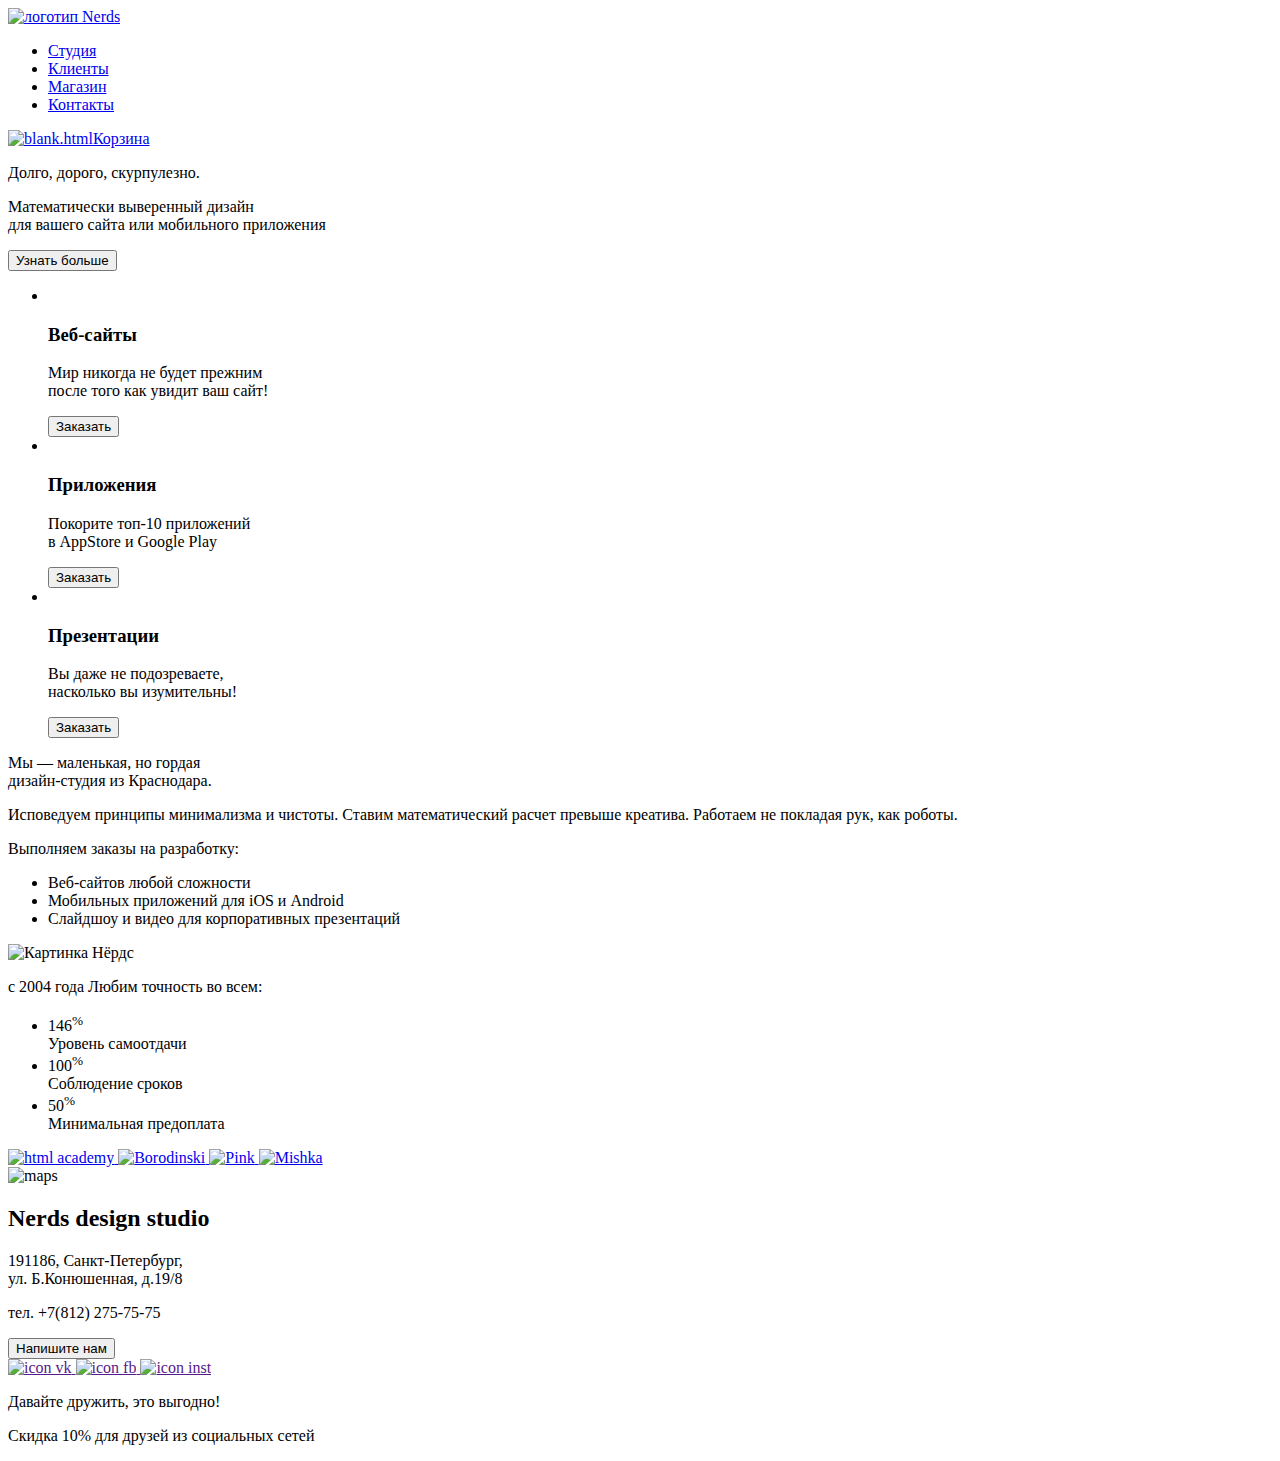
==== index.html @ 7e8cadad "Доработал 2-е задание" ====
<!DOCTYPE html>
<html lang="ru">

<head>
  <meta charset="utf-8">
  <title>HTML Academy: Нёрдс</title>
</head>

<body>
  <!--ШАПКА-->
  <header class=''>
    <div>
      <nav>
        <a href='index.html'>
          <img src='https://via.placeholder.com/35x25' alt='логотип Nerds'>
        </a>
        <ul>
          <li><a href='index.html'>Студия</a></li>
          <li><a href='blank.html'>Клиенты</a></li>
          <li><a href='blank.html'>Магазин</a></li>
          <li><a href='blank.html'>Контакты</a></li>
        </ul>
        <a href="blank.html">
          <img src='https://via.placeholder.com/35x25' alt='blank.html'>Корзина</a>
      </nav>
    </div>
  </header>
  <!--СОДЕРЖИМОЕ-->
  <main class=''>
    <section>
      <div class='background-img'>
        <p>Долго, дорого, скурпулезно.</p>
        <p>Математически выверенный дизайн<br>
          для вашего сайта или мобильного приложения</p>
        <button>Узнать больше</button>
        <img src='blank.html' alt=''>
      </div>
    </section>
    <section>
      <ul>
        <li>
          <img src='blank.html' alt=''>
          <h3>Веб-сайты</h3>
          <p>Мир никогда не будет прежним<br>
            после того как увидит ваш сайт!</p>            
              <button>Заказать</button>           
        </li>
        <li>
          <img src='blank.html' alt=''>
          <h3>Приложения</h3>
          <p>Покорите топ-10 приложений<br>
            в AppStore и Google Play</p>            
              <button>Заказать</button>           
        </li>
        <li>
          <img src='blank.html' alt=''>
          <h3>Презентации</h3>
          <p>Вы даже не подозреваете, <br>
            насколько вы изумительны!</p>            
              <button>Заказать</button>           
        </li>
      </ul>
    </section>
    <section class='about-us'>
      <p>Мы — маленькая, но гордая<br> дизайн-студия из Краснодара.</p>
      <p>Исповедуем принципы минимализма и чистоты. Ставим математический расчет
        превыше креатива. Работаем не покладая рук, как роботы.</p>
      <p>Выполняем заказы на разработку:</p>
      <ul>
        <li>Веб-сайтов любой сложности</li>
        <li>Мобильных приложений для iOS и Android</li>
        <li>Слайдшоу и видео для корпоративных презентаций</li>
      </ul>
      <img src='blank.html' alt='Картинка Нёрдс'>
      <p>с 2004 года Любим точность во всем:</p>
      <ul>
        <li><span>146<sup>%</sup></span><br>Уровень самоотдачи</li>
        <li><span>100<sup>%</sup></span><br>Соблюдение сроков</li>
        <li><span>50<sup>%</sup></span><br>Минимальная предоплата</li>
      </ul>
    </section>
    <section class='partners'>
      <a href='https://htmlacademy.ru'>
        <img src='blank.html' alt='html academy'>
      </a>
      <a href='blank.html'>
        <img src='blank.html' alt='Borodinski'>
      </a>
      <a href='blank.html'>
        <img src='blank.html' alt='Pink'>
      </a>
      <a href='blank.html'>
        <img src='blank.html' alt='Mishka'>
      </a>
    </section>
  </main>
  <!--ПОДВАЛ-->
  <footer class=''>
    <section>
      <section>
        <img src='blank.html' alt='maps'>
        <div class='contacts'>
          <h2>Nerds design studio</h2>
          <p>191186, Санкт-Петербург,<br>
            ул. Б.Конюшенная, д.19/8</p>
          <p>тел. +7(812) 275-75-75</p>          
          <button>Напишите нам</button>          
        </div>
      </section>
      <a href=''>
        <img src='https://vk.com/' alt='icon vk'>
      </a>
      <a href=''>
        <img src='https://www.facebook.com/' alt='icon fb'>
      </a>
      <a href=''>
        <img src='https://www.instagram.com/' alt='icon inst'>
      </a>
      <p class=''>Давайте дружить, это выгодно!</p>
      <p>Скидка 10% для друзей из социальных сетей</p>
    </section>
  </footer>


</body>

</html>
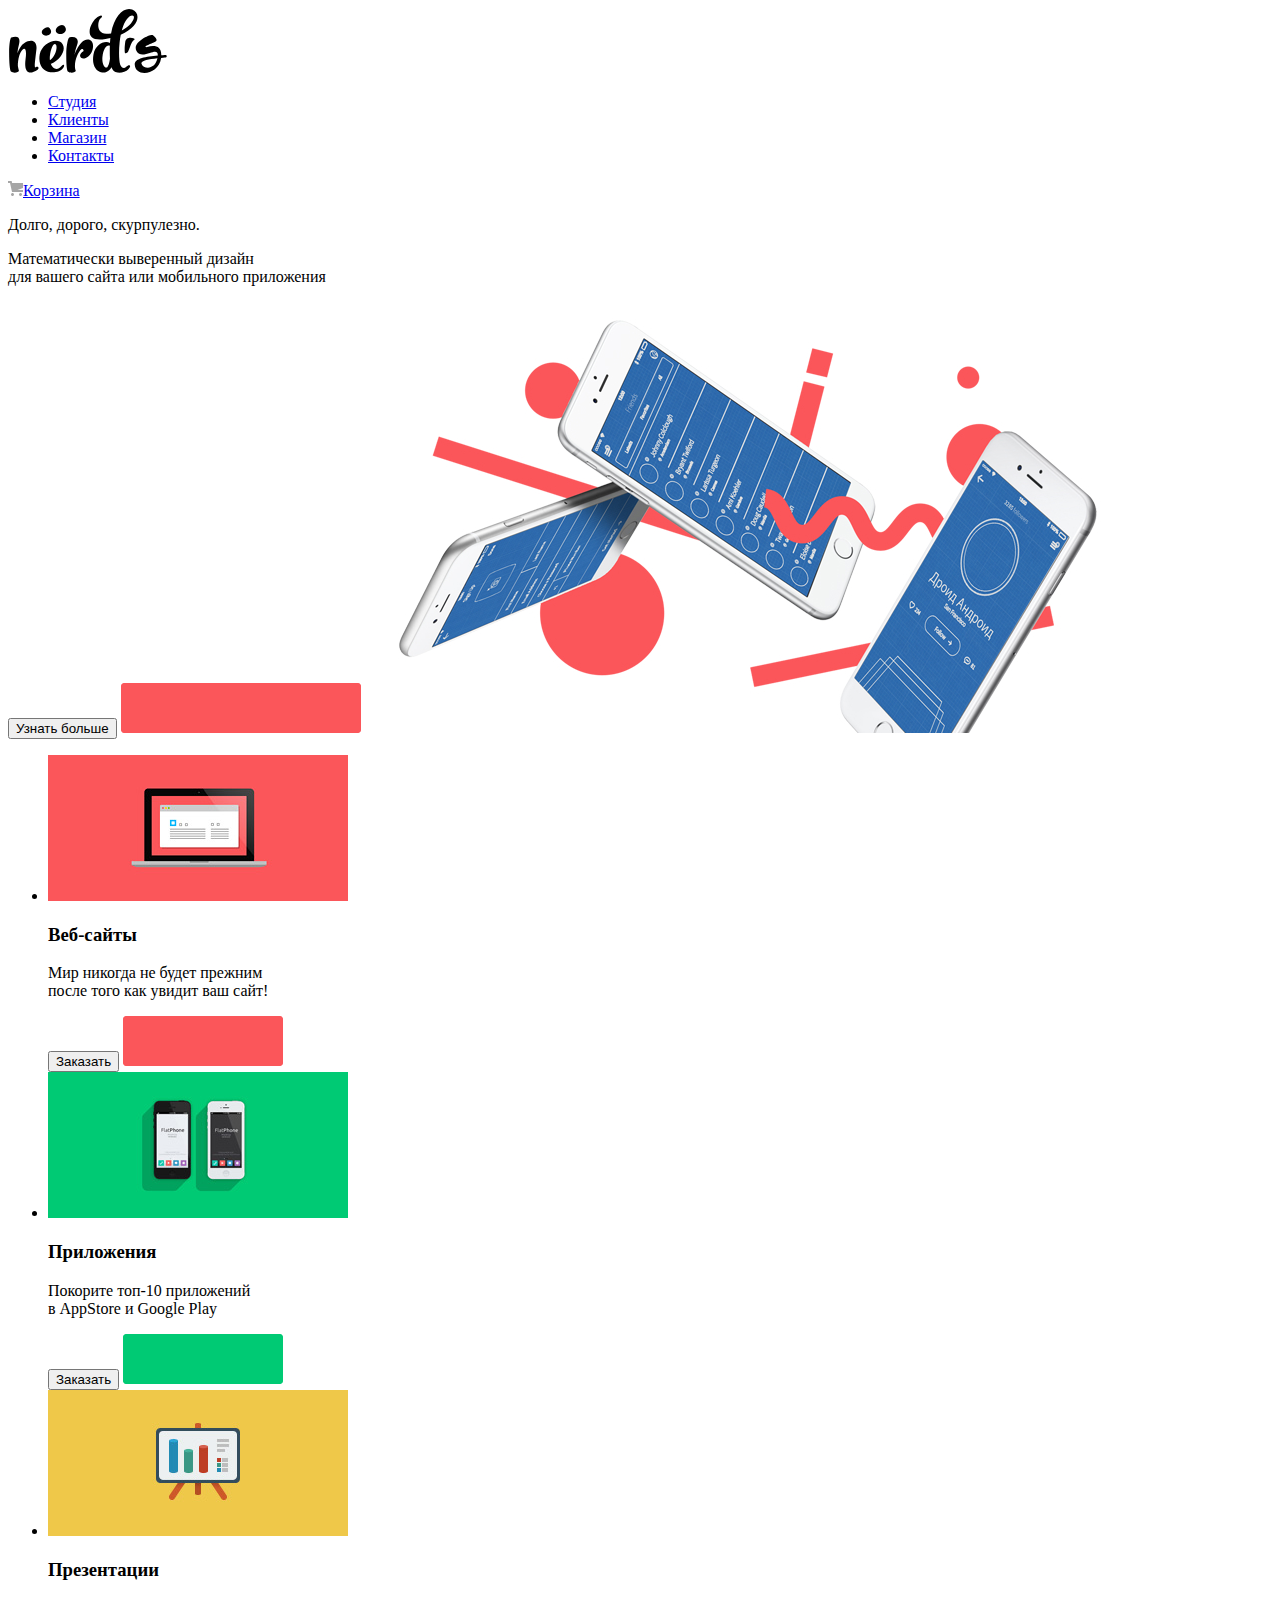
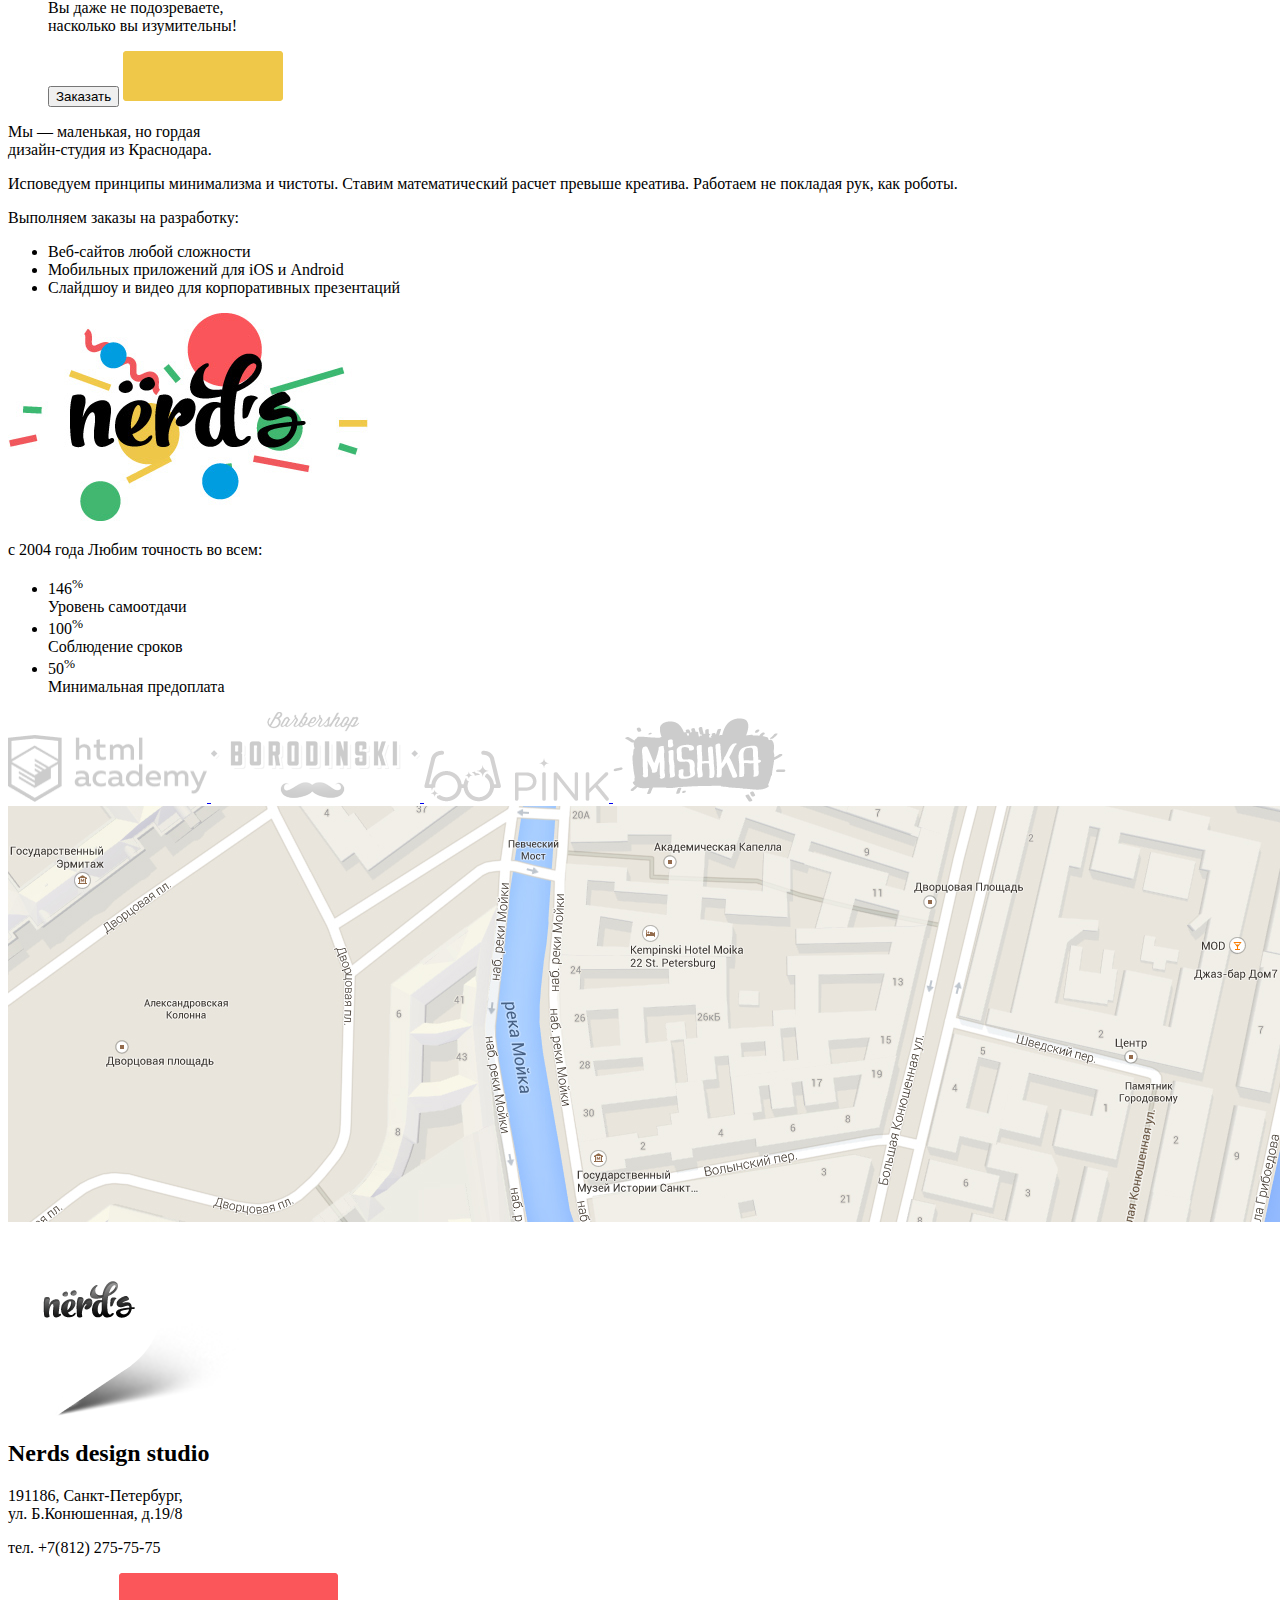
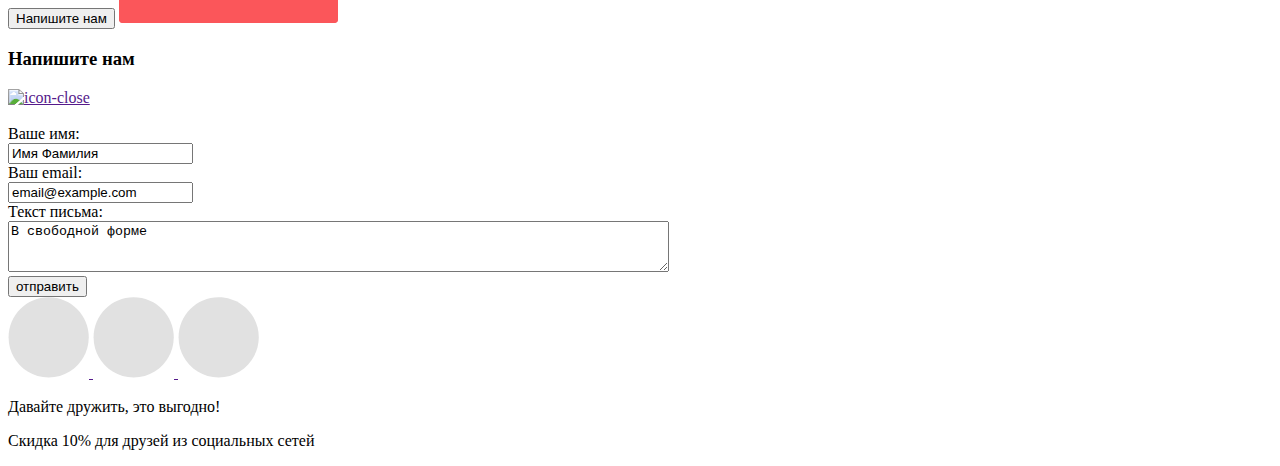
==== commit 08af57c2: "Выполнил 3-е задание. Исправлял catalog.html. Добавил картинки." ====
--- a/index.html
+++ b/index.html
@@ -12,16 +12,17 @@
     <div>
       <nav>
         <a href='index.html'>
-          <img src='https://via.placeholder.com/35x25' alt='логотип Nerds'>
+          <img src='img/nerds-logo.svg' width='159.87' height='65.02' alt='nerds-logo'>
         </a>
         <ul>
           <li><a href='index.html'>Студия</a></li>
           <li><a href='blank.html'>Клиенты</a></li>
-          <li><a href='blank.html'>Магазин</a></li>
+          <li><a href='catalog.html'>Магазин</a></li>
           <li><a href='blank.html'>Контакты</a></li>
         </ul>
         <a href="blank.html">
-          <img src='https://via.placeholder.com/35x25' alt='blank.html'>Корзина</a>
+          <img src='img/cart-icon.svg' width='15' height='15' alt='cart-icon'>Корзина
+        </a>
       </nav>
     </div>
   </header>
@@ -33,31 +34,36 @@
         <p>Математически выверенный дизайн<br>
           для вашего сайта или мобильного приложения</p>
         <button>Узнать больше</button>
-        <img src='blank.html' alt=''>
+        <img src='img/btn.png' width='240' height='50' alt='button'>
+        <img src='img/nerds-index-slide1 1.jpg' width='760' height='431' alt='slide1'>
       </div>
     </section>
     <section>
       <ul>
         <li>
-          <img src='blank.html' alt=''>
+          <img src='img/illustration-1 1.png' width='300' height='146' alt='red-box'>
           <h3>Веб-сайты</h3>
           <p>Мир никогда не будет прежним<br>
-            после того как увидит ваш сайт!</p>            
-              <button>Заказать</button>           
+            после того как увидит ваш сайт!</p>
+          <button>Заказать</button>
+          <img src='img/btn-red.png' width='160' height='50' alt='btn-red'>
         </li>
         <li>
-          <img src='blank.html' alt=''>
+          <img src='img/illustration-2 1.png' width='300' height='146' alt='green-box'>
           <h3>Приложения</h3>
           <p>Покорите топ-10 приложений<br>
-            в AppStore и Google Play</p>            
-              <button>Заказать</button>           
+            в AppStore и Google Play</p>
+          <button>Заказать</button>
+          <img src='img/btn-green.png' width='160' height='50' alt='btn-green'>
         </li>
         <li>
-          <img src='blank.html' alt=''>
+          <img src='img/illustration-3 1.png' width='300' height='146' alt='yellow-box'>
           <h3>Презентации</h3>
           <p>Вы даже не подозреваете, <br>
-            насколько вы изумительны!</p>            
-              <button>Заказать</button>           
+            насколько вы изумительны!</p>
+          <button>Заказать</button>
+          <img src='img/btn-yellow.png' width='160' height='50' alt='btn-yellow'>
+
         </li>
       </ul>
     </section>
@@ -71,7 +77,7 @@
         <li>Мобильных приложений для iOS и Android</li>
         <li>Слайдшоу и видео для корпоративных презентаций</li>
       </ul>
-      <img src='blank.html' alt='Картинка Нёрдс'>
+      <img src='img/nerds-illustration 1.jpg' width='360' height='208' alt='nerds-illustration'>
       <p>с 2004 года Любим точность во всем:</p>
       <ul>
         <li><span>146<sup>%</sup></span><br>Уровень самоотдачи</li>
@@ -81,16 +87,16 @@
     </section>
     <section class='partners'>
       <a href='https://htmlacademy.ru'>
-        <img src='blank.html' alt='html academy'>
+        <img src='img/Group 5.png' width='199' height='67.82' alt='html academy'>
       </a>
       <a href='blank.html'>
-        <img src='blank.html' alt='Borodinski'>
+        <img src='img/logo-2 1.png' width='209' height='90' alt='Borodinski'>
       </a>
       <a href='blank.html'>
-        <img src='blank.html' alt='Pink'>
+        <img src='img/Group 12.png' width='185' height='52' alt='Pink'>
       </a>
       <a href='blank.html'>
-        <img src='blank.html' alt='Mishka'>
+        <img src='img/logo-4 1.png' width='173' height='84' alt='Mishka'>
       </a>
     </section>
   </main>
@@ -98,23 +104,48 @@
   <footer class=''>
     <section>
       <section>
-        <img src='blank.html' alt='maps'>
+        <img src='img/map 1.png' width='1440' height='416' alt='maps'>
+        <img src='img/map-marker 1.png' width='231' height='190' alt='map-marker'>
         <div class='contacts'>
           <h2>Nerds design studio</h2>
           <p>191186, Санкт-Петербург,<br>
             ул. Б.Конюшенная, д.19/8</p>
-          <p>тел. +7(812) 275-75-75</p>          
-          <button>Напишите нам</button>          
+          <p>тел. +7(812) 275-75-75</p>
+          <button>Напишите нам</button>
+          <img src='img/btn-footer.png' width='219' height='50' alt='btn-footer'>
+          <!--POPUP-->
+          <h3>Напишите нам</h3>
+          <a href=''>
+            <img src='blank.html' alt='icon-close '>
+          </a>
+          <form method='post'>
+            <br>
+            <label>
+              Ваше имя:<br>
+              <input type='text' name='login' value='Имя Фамилия'>
+            </label> <br>
+            <label>
+              Ваш email:<br>
+              <input type='text' name='email' value='email@example.com'>
+            </label>
+            <br>
+            <label>
+              Текст письма:<br>
+              <textarea cols='80' rows='3'>В свободной форме</textarea>
+            </label>
+            <br>
+            <input type='button' name='send' value='отправить'>
+          </form>
         </div>
       </section>
       <a href=''>
-        <img src='https://vk.com/' alt='icon vk'>
+        <img src='img/Shape 2 copy 5.svg' width='81' height='81' alt='icon vk'>
       </a>
       <a href=''>
-        <img src='https://www.facebook.com/' alt='icon fb'>
+        <img src='img/Shape 2 copy 5.svg' width='81' height='81' alt='icon fb'>
       </a>
       <a href=''>
-        <img src='https://www.instagram.com/' alt='icon inst'>
+        <img src='img/Shape 2 copy 5.svg' width='81' height='81' alt='icon inst'>
       </a>
       <p class=''>Давайте дружить, это выгодно!</p>
       <p>Скидка 10% для друзей из социальных сетей</p>
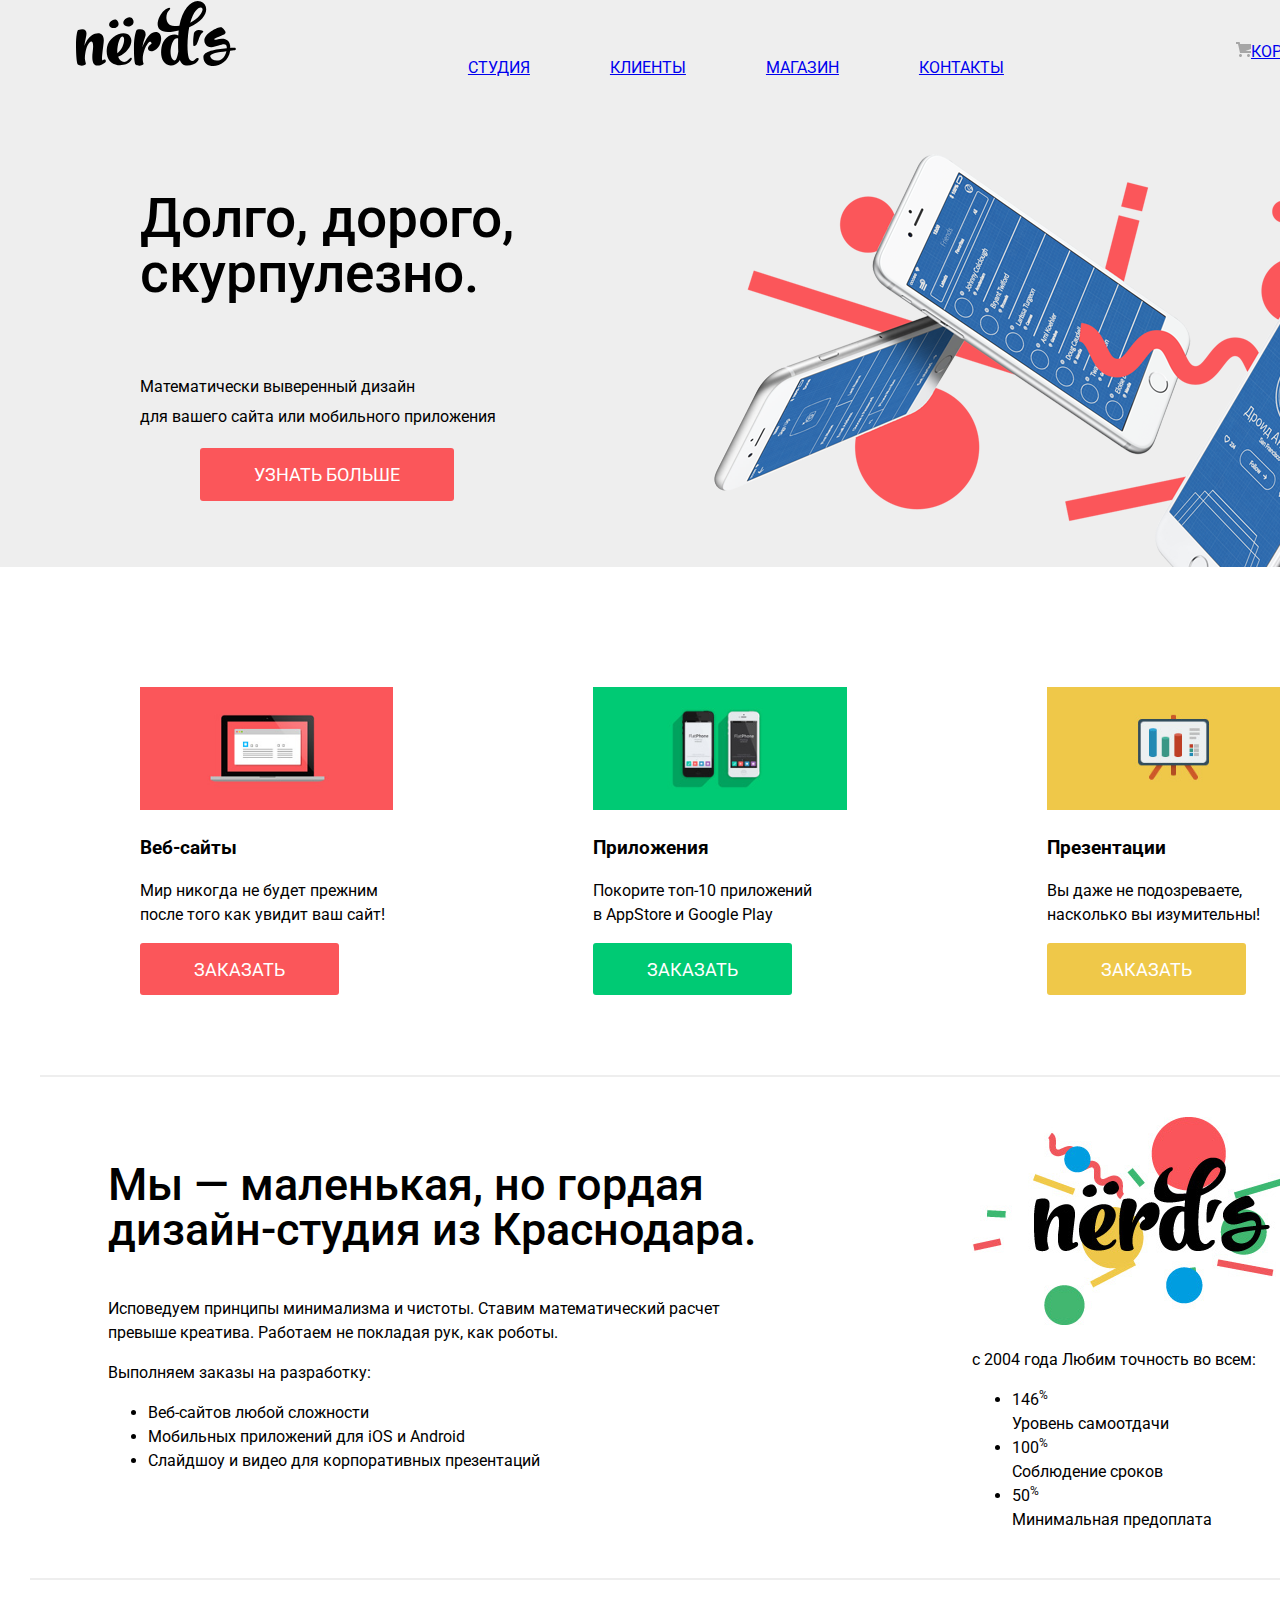
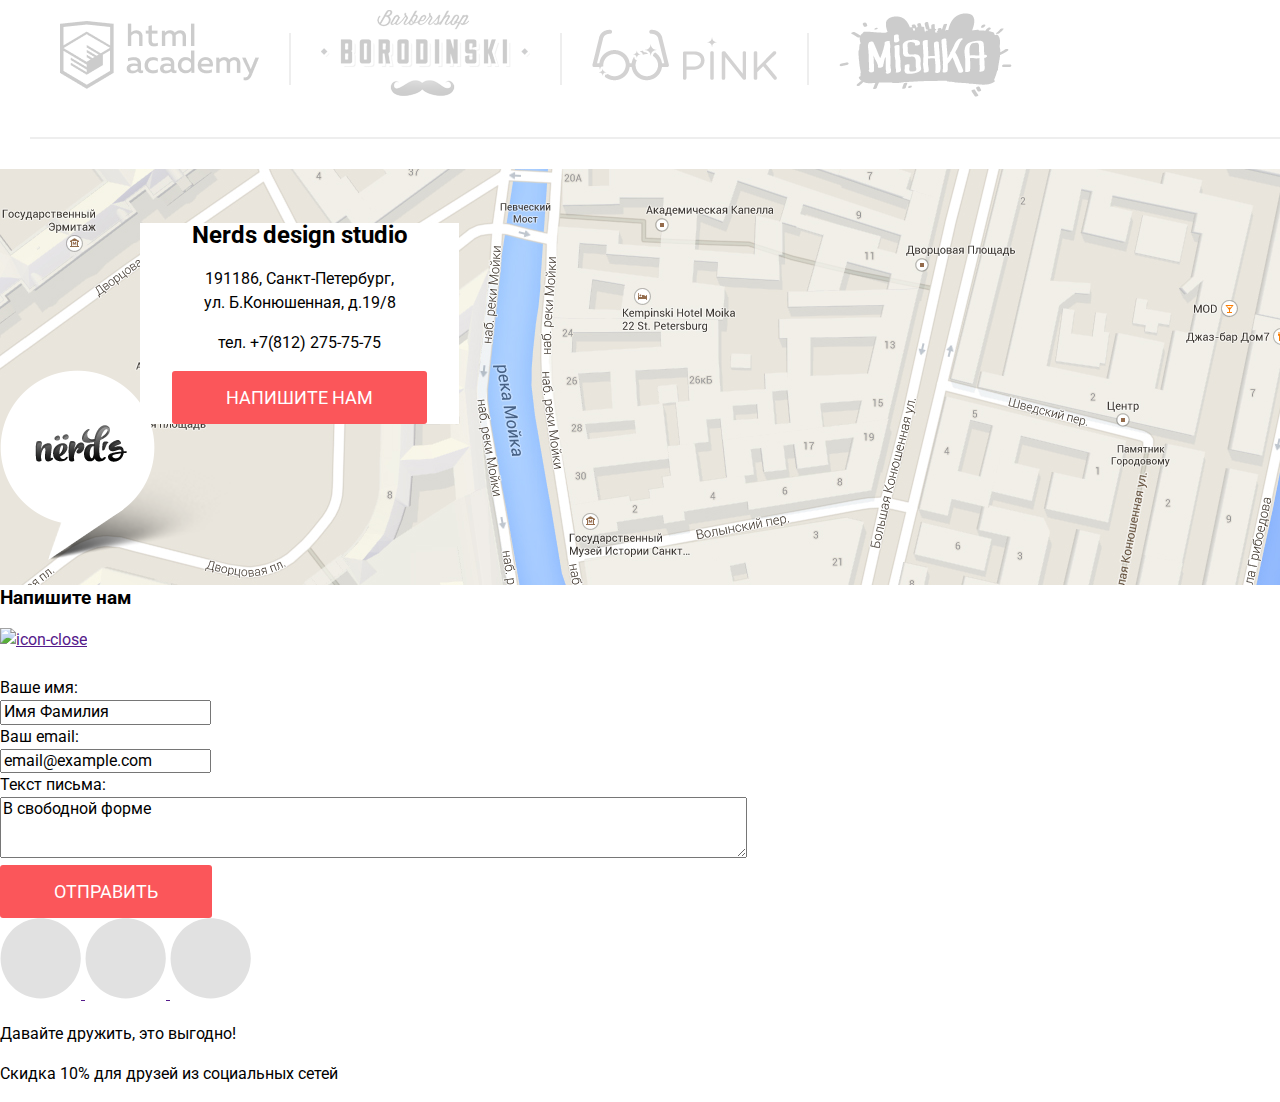
==== commit a58eb756: "Работа со стилями" ====
--- a/index.html
+++ b/index.html
@@ -1,158 +1,160 @@
 <!DOCTYPE html>
-<html lang="ru">
+<html class='page' lang="ru">
 
 <head>
   <meta charset="utf-8">
+  <link rel="preconnect" href="https://fonts.gstatic.com">
+  <link href="https://fonts.googleapis.com/css2?family=Roboto:wght@400;700&display=swap" rel="stylesheet">
+  <link rel="stylesheet" href='css/normalize.css'>
+  <link rel="stylesheet" href='css/style.css'>
   <title>HTML Academy: Нёрдс</title>
+
 </head>
 
-<body>
+<body class='page-body'>
   <!--ШАПКА-->
-  <header class=''>
-    <div>
-      <nav>
-        <a href='index.html'>
-          <img src='img/nerds-logo.svg' width='159.87' height='65.02' alt='nerds-logo'>
-        </a>
-        <ul>
-          <li><a href='index.html'>Студия</a></li>
-          <li><a href='blank.html'>Клиенты</a></li>
-          <li><a href='catalog.html'>Магазин</a></li>
-          <li><a href='blank.html'>Контакты</a></li>
-        </ul>
-        <a href="blank.html">
-          <img src='img/cart-icon.svg' width='15' height='15' alt='cart-icon'>Корзина
-        </a>
-      </nav>
-    </div>
+  <header class='main-header'>
+    <nav class='main-nav'>
+      <a class='main-header-logo' href='index.html'>
+        <img src='img/nerds-logo.svg' width='159.87' height='65.02' alt='nerds-logo'>
+      </a>
+      <ul class='ul-nav'>
+        <li class='ul-nav-li'><a href='index.html'>Студия</a></li>
+        <li class='ul-nav-li'><a href='blank.html'>Клиенты</a></li>
+        <li class='ul-nav-li'><a href='catalog.html'>Магазин</a></li>
+        <li class='ul-nav-li'><a href='blank.html'>Контакты</a></li>
+      </ul>
+      <a class='cart-icon' href="blank.html">
+        <img src='img/cart-icon.svg' width='15' height='15' alt='cart-icon'>Корзина
+      </a>
+    </nav>
   </header>
   <!--СОДЕРЖИМОЕ-->
-  <main class=''>
-    <section>
-      <div class='background-img'>
-        <p>Долго, дорого, скурпулезно.</p>
+  <main class='container'>
+    <section class='slider'>
+      <div class='slider-text'>
+        <p class='h1'>Долго, дорого,<br> скурпулезно.</p>
         <p>Математически выверенный дизайн<br>
           для вашего сайта или мобильного приложения</p>
-        <button>Узнать больше</button>
-        <img src='img/btn.png' width='240' height='50' alt='button'>
-        <img src='img/nerds-index-slide1 1.jpg' width='760' height='431' alt='slide1'>
+        <button class='btn'>Узнать больше</button>
       </div>
+      <img class='slide1' src='img/nerds-index-slide1 1.png' width='760' height='431' alt='slide1'>
     </section>
-    <section>
-      <ul>
-        <li>
+    <section class='product'>
+      <ul class='product-list'>
+        <li class='product-item'>
           <img src='img/illustration-1 1.png' width='300' height='146' alt='red-box'>
           <h3>Веб-сайты</h3>
           <p>Мир никогда не будет прежним<br>
             после того как увидит ваш сайт!</p>
-          <button>Заказать</button>
-          <img src='img/btn-red.png' width='160' height='50' alt='btn-red'>
+          <button class='btn btn-red'>Заказать</button>
         </li>
-        <li>
+        <li class='product-item'>
           <img src='img/illustration-2 1.png' width='300' height='146' alt='green-box'>
           <h3>Приложения</h3>
           <p>Покорите топ-10 приложений<br>
             в AppStore и Google Play</p>
-          <button>Заказать</button>
-          <img src='img/btn-green.png' width='160' height='50' alt='btn-green'>
+          <button class='btn btn-green'>Заказать</button>
         </li>
-        <li>
+        <li class='product-item'>
           <img src='img/illustration-3 1.png' width='300' height='146' alt='yellow-box'>
           <h3>Презентации</h3>
           <p>Вы даже не подозреваете, <br>
             насколько вы изумительны!</p>
-          <button>Заказать</button>
-          <img src='img/btn-yellow.png' width='160' height='50' alt='btn-yellow'>
-
+          <button class='btn btn-yellow'>Заказать</button>
         </li>
       </ul>
     </section>
     <section class='about-us'>
-      <p>Мы — маленькая, но гордая<br> дизайн-студия из Краснодара.</p>
-      <p>Исповедуем принципы минимализма и чистоты. Ставим математический расчет
-        превыше креатива. Работаем не покладая рук, как роботы.</p>
-      <p>Выполняем заказы на разработку:</p>
-      <ul>
-        <li>Веб-сайтов любой сложности</li>
-        <li>Мобильных приложений для iOS и Android</li>
-        <li>Слайдшоу и видео для корпоративных презентаций</li>
-      </ul>
-      <img src='img/nerds-illustration 1.jpg' width='360' height='208' alt='nerds-illustration'>
-      <p>с 2004 года Любим точность во всем:</p>
-      <ul>
-        <li><span>146<sup>%</sup></span><br>Уровень самоотдачи</li>
-        <li><span>100<sup>%</sup></span><br>Соблюдение сроков</li>
-        <li><span>50<sup>%</sup></span><br>Минимальная предоплата</li>
-      </ul>
+      <div class='about-us1'>
+        <p class='h2'>Мы — маленькая, но гордая<br> дизайн-студия из Краснодара.</p>
+        <p>Исповедуем принципы минимализма и чистоты. Ставим математический расчет<br>
+          превыше креатива. Работаем не покладая рук, как роботы.</p>
+        <p>Выполняем заказы на разработку:</p>
+        <ul class='feature-list'>
+          <li class='feature-item'>Веб-сайтов любой сложности</li>
+          <li class='feature-item'>Мобильных приложений для iOS и Android</li>
+          <li class='feature-item'>Слайдшоу и видео для корпоративных презентаций</li>
+        </ul>
+      </div>
+      <div class='about-us2'>
+        <img src='img/nerds-illustration 1.jpg' width='360' height='208' alt='nerds-illustration'>
+        <p>с 2004 года Любим точность во всем:</p>
+        <ul class='advantages-list'>
+          <li class='advantages-item'><span>146<sup>%</sup></span><br>Уровень самоотдачи</li>
+          <li class='advantages-item'><span>100<sup>%</sup></span><br>Соблюдение сроков</li>
+          <li class='advantages-item'><span>50<sup>%</sup></span><br>Минимальная предоплата</li>
+        </ul>
+      </div>
     </section>
     <section class='partners'>
       <a href='https://htmlacademy.ru'>
         <img src='img/Group 5.png' width='199' height='67.82' alt='html academy'>
       </a>
+      <div class='stick'></div>
       <a href='blank.html'>
         <img src='img/logo-2 1.png' width='209' height='90' alt='Borodinski'>
       </a>
+      <div class='stick'></div>
       <a href='blank.html'>
         <img src='img/Group 12.png' width='185' height='52' alt='Pink'>
       </a>
+      <div class='stick'></div>
       <a href='blank.html'>
         <img src='img/logo-4 1.png' width='173' height='84' alt='Mishka'>
       </a>
     </section>
   </main>
   <!--ПОДВАЛ-->
-  <footer class=''>
-    <section>
-      <section>
-        <img src='img/map 1.png' width='1440' height='416' alt='maps'>
-        <img src='img/map-marker 1.png' width='231' height='190' alt='map-marker'>
-        <div class='contacts'>
-          <h2>Nerds design studio</h2>
-          <p>191186, Санкт-Петербург,<br>
-            ул. Б.Конюшенная, д.19/8</p>
-          <p>тел. +7(812) 275-75-75</p>
-          <button>Напишите нам</button>
-          <img src='img/btn-footer.png' width='219' height='50' alt='btn-footer'>
-          <!--POPUP-->
-          <h3>Напишите нам</h3>
-          <a href=''>
-            <img src='blank.html' alt='icon-close '>
-          </a>
-          <form method='post'>
-            <br>
-            <label>
-              Ваше имя:<br>
-              <input type='text' name='login' value='Имя Фамилия'>
-            </label> <br>
-            <label>
-              Ваш email:<br>
-              <input type='text' name='email' value='email@example.com'>
-            </label>
-            <br>
-            <label>
-              Текст письма:<br>
-              <textarea cols='80' rows='3'>В свободной форме</textarea>
-            </label>
-            <br>
-            <input type='button' name='send' value='отправить'>
-          </form>
-        </div>
-      </section>
+  <footer class='main-footer'>
+    <div class='maps'>
+      <div class='contacts'>
+        <h2>Nerds design studio</h2>
+        <p>191186, Санкт-Петербург,<br>
+          ул. Б.Конюшенная, д.19/8</p>
+        <p>тел. +7(812) 275-75-75</p>
+        <button class='btn btn-modal'>Напишите нам</button>
+      </div>
+      <img class='map-marker' src='img/map-marker 1.png' width='231' height='190' alt='map-marker'>
+
+      <!--POPUP-->
+      <h3>Напишите нам</h3>
       <a href=''>
+        <img src='blank.html' alt='icon-close'>
+      </a>
+      <form class='appointment-form' method='post'>
+        <br>
+        <label class='appointment-item'>
+          Ваше имя:<br>
+          <input type='text' name='login' value='Имя Фамилия'>
+        </label> <br>
+        <label class='appointment-item'>
+          Ваш email:<br>
+          <input type='text' name='email' value='email@example.com'>
+        </label>
+        <br>
+        <label class='appointment-item'>
+          Текст письма:<br>
+          <textarea cols='80' rows='3'>В свободной форме</textarea>
+        </label>
+        <br>
+        <input class='btn btn-form' type='button' name='send' value='отправить'>
+      </form>
+    </div>
+    <section class='footer-contacts'>
+      <a class='social-btn' href=''>
         <img src='img/Shape 2 copy 5.svg' width='81' height='81' alt='icon vk'>
       </a>
-      <a href=''>
+      <a class='social-btn' href=''>
         <img src='img/Shape 2 copy 5.svg' width='81' height='81' alt='icon fb'>
       </a>
-      <a href=''>
+      <a class='social-btn' href=''>
         <img src='img/Shape 2 copy 5.svg' width='81' height='81' alt='icon inst'>
       </a>
-      <p class=''>Давайте дружить, это выгодно!</p>
-      <p>Скидка 10% для друзей из социальных сетей</p>
     </section>
+    <p class='footer-p'>Давайте дружить, это выгодно!</p>
+    <p>Скидка 10% для друзей из социальных сетей</p>
   </footer>
-
-
 </body>
 
-</html>+</html>
--- a/css/style.css
+++ b/css/style.css
@@ -0,0 +1,193 @@
+/*Fonts
+font-size: 14px; line-height: 18px;
+font-size: 16px; line-height: 18px;
+font-size: 16px; line-height: 20px;
+font-size: 16px; line-height: 22px;
+font-size: 16px; line-height: 24px; font-weight: 400;
+font-size: 16px; line-height: 30px;
+font-size: 18px; line-height: 30px;
+font-size: 24px; line-height: 30px;
+font-size: 36px; line-height: 36px; font-weight: 700;
+font-size: 45px; line-height: 45px;
+font-size: 55px; line-height: 55px;
+font-size: 45px; line-height: 64px; font-weight: 700;
+*/
+
+
+/*Variables*/
+
+:root {
+  --basic-black: #000000;
+  --basic-grey: #283136;
+  --basic-white: #FFFFFF;
+  --basic-background-header: #EEEEEE;
+  --basic-basket: #A6A6A6;
+  --basic-red: #FB565A;
+  --basic-green: #00CA74;
+  --basic-yellow: #EFC849;
+  --basic-footer-sale: #444444;
+  --basic-form-name: #D7DCDE;
+  --basic-form-close: rgba(251, 86, 90, 0.3);
+  --basic-grey-catalog: #4D4D4D;
+}
+
+.page-body {
+  min-width: 1440px;
+  margin: 0;
+  padding: 0;
+  font-family: Roboto;
+  font-size: 16px;
+  line-height: 24px;
+  font-weight: 400;
+  color: var(--basic-black);
+  text-transform: none;
+  background-position: top center;
+  background-repeat: no-repeat;
+  }
+.main-header-container {
+  background-color: var(--basic-background-header);
+}
+.main-nav, .ul-nav {
+  display: flex;
+  flex-direction: row;
+  justify-content: space-around;
+  flex-wrap: nowrap;
+  list-style: none;
+  background-color: var(--basic-background-header);
+}
+/*.ul-nav {
+  justify-content: space-around;
+  margin: auto;
+}*/
+
+.ul-nav-li, .cart-icon {
+  margin: 40px;
+  text-transform: uppercase;
+  }
+
+.slider {
+    font-size: 16px;
+    line-height: 30px;
+    background-color: var(--basic-background-header);
+    list-style: none;
+    display: flex;
+    flex-direction: row;
+    flex-wrap: wrap;
+    justify-content: space-between;
+    align-items: flex-start;
+  }
+.slider-text {
+display: flex;
+flex-direction: column;
+margin-left: 140px;
+}
+  .btn {
+    background-color: #FB565A;
+    color:#FFFFFF;
+    border-top: 240px;
+    border-bottom: 240px;
+    border-left: 50px;
+    border-right: 50px;
+    margin: auto;
+    padding-top: 17px;
+    padding-bottom: 15px;
+    padding-left: 54px;
+    padding-right: 54px;
+    border-radius: 3px;
+    text-align: center;
+    font-size: 18px;
+    text-transform: uppercase;
+  }
+
+  .product-list {
+    display: flex;
+    flex-direction: row;
+    flex-wrap: nowrap;
+    justify-content: space-around;
+    list-style: none;
+    padding: 0px;
+    margin: 40px;
+    border-bottom: 2px solid #EEEEEE;
+  }
+  .product-item {
+    padding: 0px;
+    margin-left: 100px;
+    margin-right: 100px;
+    margin-bottom: 80px;
+    margin-top: 80px;
+  }
+  .btn-green {
+    background-color:  #00CA74;
+  }
+
+  .btn-yellow {
+    background-color:  #EFC849;
+  }
+
+  .about-us {
+    display: flex;
+    flex-direction: row;
+    flex-wrap: wrap;
+    justify-content: space-around;
+  }
+
+  .partners {
+    display: flex;
+    flex-direction: row;
+    flex-wrap: nowrap;
+    align-items: center;
+    border-top: 2px solid #EEEEEE;
+    border-bottom: 2px solid #EEEEEE;
+    margin: 30px;
+  }
+  .stick {
+  border-right: 2px solid var(--basic-background-header);
+  height: 52px;
+  }
+  .partners a {
+  margin: 30px;
+  }
+
+  .h1 {
+    font-weight: 500;
+    font-size: 55px;
+    line-height: 55px;
+  }
+  .h2 {
+    font-weight: 500;
+    font-size: 45px;
+    line-height: 45px;
+  }
+
+  img {
+    max-width: 100%;
+    height: auto;
+  }
+
+.maps {
+  background-color: none;
+  position: relative;
+  background-image: url(../img/map1.png);
+  background-repeat: no-repeat;
+  background-size: auto auto;
+}
+
+.map-marker {
+  position: relative;
+}
+
+.contacts {
+  position: relative;
+  background-color: var(--basic-white);
+  max-width: 319px;
+  max-height: 308px;
+  left: 140px;
+  bottom: 54px;
+  top: 54px;
+  text-align: center;
+}
+
+
+
+
+
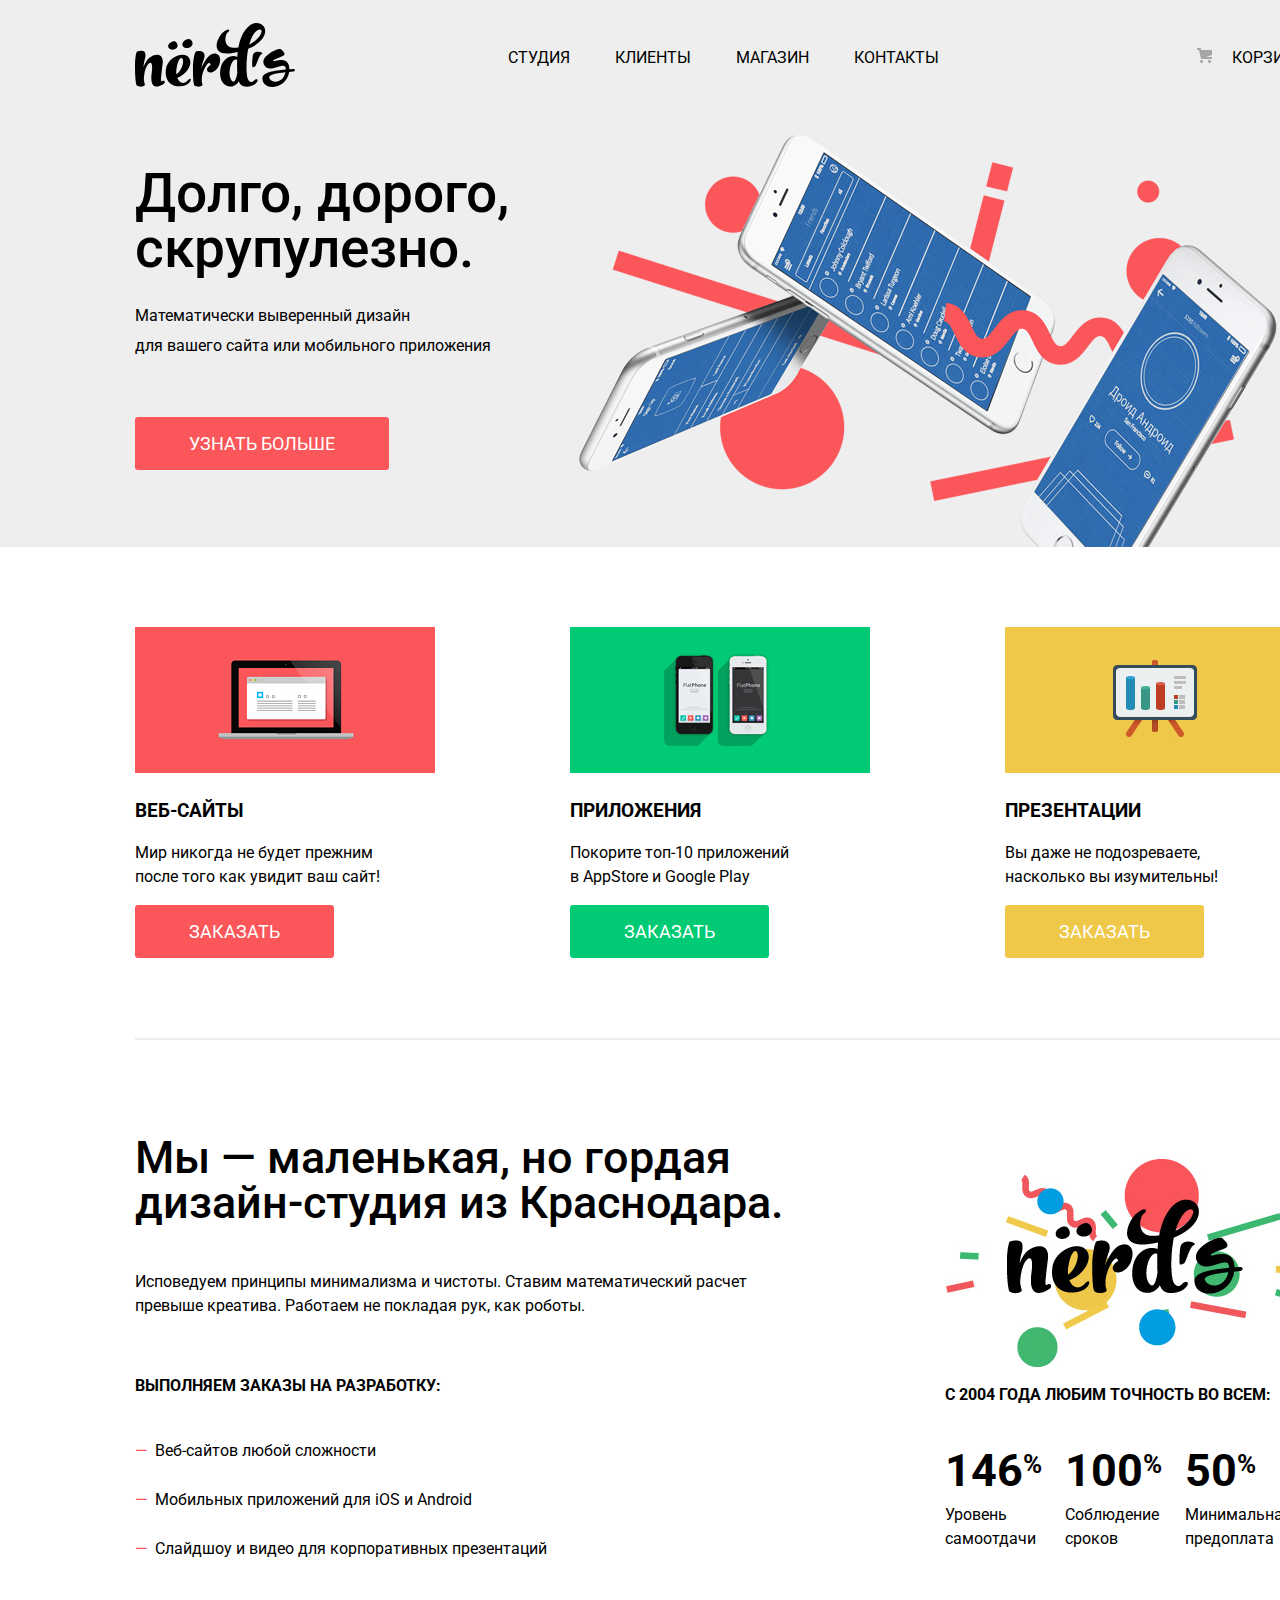
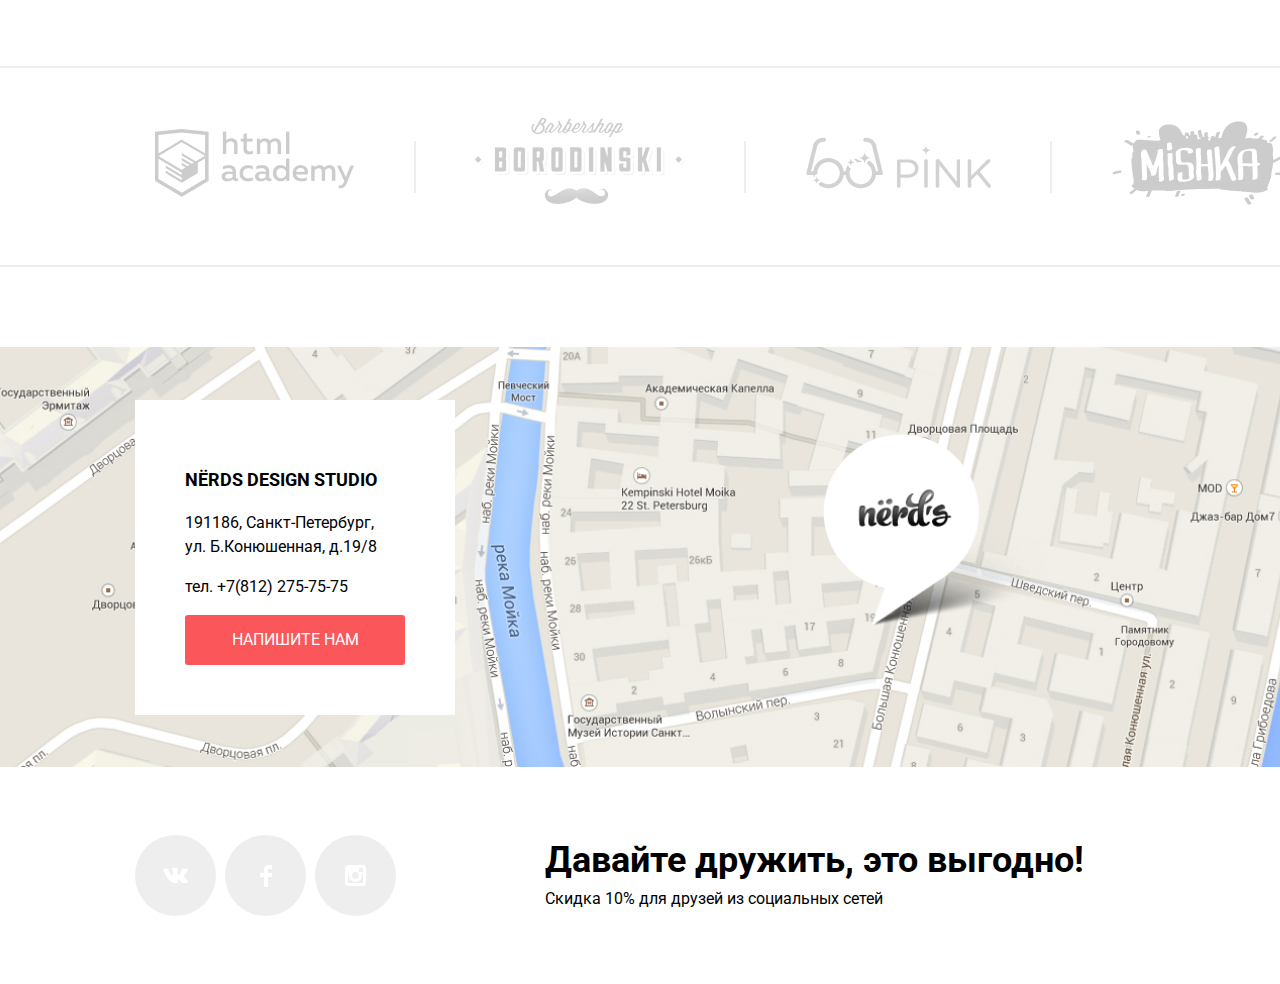
==== commit 0e23f079: "Доработки" ====
--- a/index.html
+++ b/index.html
@@ -8,153 +8,185 @@
   <link rel="stylesheet" href='css/normalize.css'>
   <link rel="stylesheet" href='css/style.css'>
   <title>HTML Academy: Нёрдс</title>
-
 </head>
 
 <body class='page-body'>
   <!--ШАПКА-->
   <header class='main-header'>
-    <nav class='main-nav'>
-      <a class='main-header-logo' href='index.html'>
-        <img src='img/nerds-logo.svg' width='159.87' height='65.02' alt='nerds-logo'>
-      </a>
-      <ul class='ul-nav'>
-        <li class='ul-nav-li'><a href='index.html'>Студия</a></li>
-        <li class='ul-nav-li'><a href='blank.html'>Клиенты</a></li>
-        <li class='ul-nav-li'><a href='catalog.html'>Магазин</a></li>
-        <li class='ul-nav-li'><a href='blank.html'>Контакты</a></li>
-      </ul>
-      <a class='cart-icon' href="blank.html">
-        <img src='img/cart-icon.svg' width='15' height='15' alt='cart-icon'>Корзина
-      </a>
-    </nav>
+    <div class="container">
+      <nav class='main-nav'>
+        <a class='main-header-logo' href='index.html'>
+          <img src='img/nerds-logo.svg' width='159.87' height='65.02' alt='nerds-logo'>
+        </a>
+        <ul class='ul-nav'>
+          <li class='ul-nav-li uppercase'><a href='index.html'>Студия</a></li>
+          <li class='ul-nav-li uppercase'><a href='blank.html'>Клиенты</a></li>
+          <li class='ul-nav-li uppercase'><a href='catalog.html'>Магазин</a></li>
+          <li class='ul-nav-li uppercase'><a href='blank.html'>Контакты</a></li>
+        </ul>
+        <a class='cart-icon uppercase' href="blank.html">
+          <img src='img/cart-icon.svg' width='15' height='15' alt='cart-icon'><span class='cart'>Корзина</span>
+        </a>
+      </nav>
+    </div>
   </header>
   <!--СОДЕРЖИМОЕ-->
-  <main class='container'>
+  <main class='#'>
     <section class='slider'>
-      <div class='slider-text'>
-        <p class='h1'>Долго, дорого,<br> скурпулезно.</p>
-        <p>Математически выверенный дизайн<br>
-          для вашего сайта или мобильного приложения</p>
-        <button class='btn'>Узнать больше</button>
+      <div class="container">
+        <div class="slider-content">
+          <div class='slider-text'>
+            <p class='h1 h1-slider'>Долго, дорого,<br> скрупулезно.</p>
+            <p>Математически выверенный дизайн<br>
+              для вашего сайта или мобильного приложения</p>
+            <button class='btn btn-slider'>Узнать больше</button>
+          </div>
+          <img class='slide1' src='img/nerds-index-slide1 1.png' width='760' height='431' alt='slide1'>
+        </div>
       </div>
-      <img class='slide1' src='img/nerds-index-slide1 1.png' width='760' height='431' alt='slide1'>
     </section>
     <section class='product'>
-      <ul class='product-list'>
-        <li class='product-item'>
-          <img src='img/illustration-1 1.png' width='300' height='146' alt='red-box'>
-          <h3>Веб-сайты</h3>
-          <p>Мир никогда не будет прежним<br>
-            после того как увидит ваш сайт!</p>
-          <button class='btn btn-red'>Заказать</button>
-        </li>
-        <li class='product-item'>
-          <img src='img/illustration-2 1.png' width='300' height='146' alt='green-box'>
-          <h3>Приложения</h3>
-          <p>Покорите топ-10 приложений<br>
-            в AppStore и Google Play</p>
-          <button class='btn btn-green'>Заказать</button>
-        </li>
-        <li class='product-item'>
-          <img src='img/illustration-3 1.png' width='300' height='146' alt='yellow-box'>
-          <h3>Презентации</h3>
-          <p>Вы даже не подозреваете, <br>
-            насколько вы изумительны!</p>
-          <button class='btn btn-yellow'>Заказать</button>
-        </li>
-      </ul>
-    </section>
-    <section class='about-us'>
-      <div class='about-us1'>
-        <p class='h2'>Мы — маленькая, но гордая<br> дизайн-студия из Краснодара.</p>
-        <p>Исповедуем принципы минимализма и чистоты. Ставим математический расчет<br>
-          превыше креатива. Работаем не покладая рук, как роботы.</p>
-        <p>Выполняем заказы на разработку:</p>
-        <ul class='feature-list'>
-          <li class='feature-item'>Веб-сайтов любой сложности</li>
-          <li class='feature-item'>Мобильных приложений для iOS и Android</li>
-          <li class='feature-item'>Слайдшоу и видео для корпоративных презентаций</li>
-        </ul>
-      </div>
-      <div class='about-us2'>
-        <img src='img/nerds-illustration 1.jpg' width='360' height='208' alt='nerds-illustration'>
-        <p>с 2004 года Любим точность во всем:</p>
-        <ul class='advantages-list'>
-          <li class='advantages-item'><span>146<sup>%</sup></span><br>Уровень самоотдачи</li>
-          <li class='advantages-item'><span>100<sup>%</sup></span><br>Соблюдение сроков</li>
-          <li class='advantages-item'><span>50<sup>%</sup></span><br>Минимальная предоплата</li>
+      <div class="container">
+        <ul class='product-list'>
+          <li class='product-item'>
+            <img src='img/illustration-1 1.png' width='300' height='146' alt='red-box'>
+            <h3 class='uppercase bold'>Веб-сайты</h3>
+            <p>Мир никогда не будет прежним<br>
+              после того как увидит ваш сайт!</p>
+            <button class='btn btn-red'>Заказать</button>
+          </li>
+          <li class='product-item'>
+            <img src='img/illustration-2 1.png' width='300' height='146' alt='green-box'>
+            <h3 class='uppercase bold'>Приложения</h3>
+            <p>Покорите топ-10 приложений<br>
+              в AppStore и Google Play</p>
+            <button class='btn btn-green'>Заказать</button>
+          </li>
+          <li class='product-item'>
+            <img src='img/illustration-3 1.png' width='300' height='146' alt='yellow-box'>
+            <h3 class='uppercase bold'>Презентации</h3>
+            <p>Вы даже не подозреваете, <br>
+              насколько вы изумительны!</p>
+            <button class='btn btn-yellow'>Заказать</button>
+          </li>
         </ul>
       </div>
     </section>
+    <section class='about-us'>
+      <div class="container">
+        <div class="about-us-content">
+          <div class='about-us1'>
+            <p class='h2'>Мы — маленькая, но гордая<br> дизайн-студия из Краснодара.</p>
+            <p>Исповедуем принципы минимализма и чистоты. Ставим математический расчет<br>
+              превыше креатива. Работаем не покладая рук, как роботы.</p>
+              <br>
+            <p class='uppercase bold'>Выполняем заказы на разработку:</p>
+            <ul class='feature-list'>
+              <li class='feature-item'><span class='dash'>&mdash;</span>Веб-сайтов любой сложности</li>
+              <li class='feature-item'><span class='dash'>&mdash;</span>Мобильных приложений для iOS и Android</li>
+              <li class='feature-item'><span class='dash'>&mdash;</span>Слайдшоу и видео для корпоративных презентаций</li>
+            </ul>
+          </div>
+          <div class='about-us2'>
+            <img src='img/nerds-illustration 1.jpg' width='360' height='208' alt='nerds-illustration'>
+            <p class='uppercase bold'>с 2004 года Любим точность во всем:</p>
+            <ul class='advantages-list'>
+              <li class='advantages-item'><span class='bold numprc'>146<sup class='bold sup-prc'>%</sup></span><br>Уровень<br>самоотдачи</li>
+              <li class='advantages-item'><span class='bold numprc'>100<sup class='bold sup-prc'>%</sup></span><br>Соблюдение<br>сроков</li>
+              <li class='advantages-item'><span class='bold numprc'>50<sup class='bold sup-prc'>%</sup></span><br>Минимальная<br>предоплата</li>
+            </ul>
+          </div>
+        </div>
+      </div>
+    </section>
     <section class='partners'>
-      <a href='https://htmlacademy.ru'>
-        <img src='img/Group 5.png' width='199' height='67.82' alt='html academy'>
-      </a>
-      <div class='stick'></div>
-      <a href='blank.html'>
-        <img src='img/logo-2 1.png' width='209' height='90' alt='Borodinski'>
-      </a>
-      <div class='stick'></div>
-      <a href='blank.html'>
-        <img src='img/Group 12.png' width='185' height='52' alt='Pink'>
-      </a>
-      <div class='stick'></div>
-      <a href='blank.html'>
-        <img src='img/logo-4 1.png' width='173' height='84' alt='Mishka'>
-      </a>
+      <div class="container">
+        <div class="partners-content">
+          <a href='https://htmlacademy.ru'>
+            <img src='img/Group 5.png' width='199' height='67.82' alt='html academy'>
+          </a>
+          <div class='stick'></div>
+          <a href='blank.html'>
+            <img src='img/logo-2 1.png' width='209' height='90' alt='Borodinski'>
+          </a>
+          <div class='stick'></div>
+          <a href='blank.html'>
+            <img src='img/Group 12.png' width='185' height='52' alt='Pink'>
+          </a>
+          <div class='stick'></div>
+          <a href='blank.html'>
+            <img src='img/logo-4 1.png' width='173' height='84' alt='Mishka'>
+          </a>
+        </div>
+      </div>
     </section>
   </main>
   <!--ПОДВАЛ-->
   <footer class='main-footer'>
     <div class='maps'>
-      <div class='contacts'>
-        <h2>Nerds design studio</h2>
-        <p>191186, Санкт-Петербург,<br>
-          ул. Б.Конюшенная, д.19/8</p>
-        <p>тел. +7(812) 275-75-75</p>
-        <button class='btn btn-modal'>Напишите нам</button>
+      <div class='container'>
+        <div class="maps-content">
+          <div class='contacts'>
+            <h2 class='uppercase nds'>Nёrds design studio</h2>
+            <p>191186, Санкт-Петербург,<br>
+              ул. Б.Конюшенная, д.19/8</p>
+            <p>тел. +7(812) 275-75-75</p>
+            <button class='btn btn-modal'>Напишите нам</button>
+          </div>
+        </div>
       </div>
-      <img class='map-marker' src='img/map-marker 1.png' width='231' height='190' alt='map-marker'>
-
-      <!--POPUP-->
-      <h3>Напишите нам</h3>
-      <a href=''>
-        <img src='blank.html' alt='icon-close'>
-      </a>
-      <form class='appointment-form' method='post'>
-        <br>
-        <label class='appointment-item'>
-          Ваше имя:<br>
-          <input type='text' name='login' value='Имя Фамилия'>
-        </label> <br>
-        <label class='appointment-item'>
-          Ваш email:<br>
-          <input type='text' name='email' value='email@example.com'>
-        </label>
-        <br>
-        <label class='appointment-item'>
-          Текст письма:<br>
-          <textarea cols='80' rows='3'>В свободной форме</textarea>
-        </label>
-        <br>
-        <input class='btn btn-form' type='button' name='send' value='отправить'>
-      </form>
     </div>
-    <section class='footer-contacts'>
-      <a class='social-btn' href=''>
-        <img src='img/Shape 2 copy 5.svg' width='81' height='81' alt='icon vk'>
-      </a>
-      <a class='social-btn' href=''>
-        <img src='img/Shape 2 copy 5.svg' width='81' height='81' alt='icon fb'>
-      </a>
-      <a class='social-btn' href=''>
-        <img src='img/Shape 2 copy 5.svg' width='81' height='81' alt='icon inst'>
-      </a>
-    </section>
-    <p class='footer-p'>Давайте дружить, это выгодно!</p>
-    <p>Скидка 10% для друзей из социальных сетей</p>
+    <div class='container'>
+      <div class="footer-content">
+        <section class='footer-contacts'>
+          <div class='social'>
+            <a class='social-btn' href='#'>
+              <img src='img/vk-icon.svg' width='26px' height='15px' alt='icon vk'>
+            </a>
+          </div>
+          <div class='social'>
+            <a class='social-btn' href='#'>
+              <img src='img/fb-icon.svg' width='12' height='22' alt='icon fb'>
+            </a>
+          </div>
+          <div class='social'>
+            <a class='social-btn' href='#'>
+              <img src='img/insta-icon.svg' width='21' height='21' alt='icon inst'>
+            </a>
+          </div>
+        </section>
+        <div class='footer-div'>
+          <p class='footer-p-b'>Давайте дружить, это выгодно!</p>
+          <p class='footer-p'>Скидка 10% для друзей из социальных сетей</p>
+        </div>
+      </div>
+    </div>
   </footer>
+  <!--POPUP-->
+  <div style='display: none;'>
+    <h3>Напишите нам</h3>
+    <a href='#'>
+      <img src='blank.html' alt='icon-close'>
+    </a>
+    <form class='appointment-form' method='post'>
+      <br>
+      <label class='appointment-item'>
+        Ваше имя:<br>
+        <input type='text' name='login' value='Имя Фамилия'>
+      </label> <br>
+      <label class='appointment-item'>
+        Ваш email:<br>
+        <input type='text' name='email' value='email@example.com'>
+      </label>
+      <br>
+      <label class='appointment-item'>
+        Текст письма:<br>
+        <textarea cols='80' rows='3'>В свободной форме</textarea>
+      </label>
+      <br>
+      <input class='btn btn-form' type='button' name='send' value='отправить'>
+    </form>
+  </div>
 </body>
 
 </html>
--- a/css/style.css
+++ b/css/style.css
@@ -43,126 +43,235 @@
   text-transform: none;
   background-position: top center;
   background-repeat: no-repeat;
-  }
-.main-header-container {
+}
+
+.main-header {
   background-color: var(--basic-background-header);
 }
-.main-nav, .ul-nav {
-  display: flex;
-  flex-direction: row;
-  justify-content: space-around;
+
+.main-nav,
+.ul-nav {
+  display: flex;
+  flex-direction: row;
+  justify-content: space-between;
+  align-items: center;
   flex-wrap: nowrap;
   list-style: none;
+  padding: 15px 0px;
+}
+
+.ul-nav-li {
+padding-right: 45px;
+}
+
+.cart {
+  margin-left: 20px;
+}
+
+a {
+  text-decoration: none;
+  color: var(--basic-black);
+}
+
+.slider {
+  font-size: 16px;
+  line-height: 30px;
   background-color: var(--basic-background-header);
-}
-/*.ul-nav {
-  justify-content: space-around;
-  margin: auto;
-}*/
-
-.ul-nav-li, .cart-icon {
-  margin: 40px;
+  list-style: none;
+  margin-bottom: 80px;
+
+}
+
+.slider-content {
+  display: flex;
+  flex-direction: row;
+  flex-wrap: wrap;
+  justify-content: space-between;
+  align-items: flex-start;
+}
+
+
+
+.btn {
+  display: inline-block;
+  background-color: #FB565A;
+  color: #FFFFFF;
+  border-top: 240px;
+  border-bottom: 240px;
+  border-left: 50px;
+  border-right: 50px;
+  padding-top: 17px;
+  padding-bottom: 15px;
+  padding-left: 54px;
+  padding-right: 54px;
+  border-radius: 3px;
+  text-align: center;
+  font-size: 18px;
   text-transform: uppercase;
+}
+
+.btn-slider {
+  margin-top: 40px;
+
+}
+
+.btn-grey {
+background-color: var(--basic-background-header);
+color: var(--basic-black);
+}
+
+.btn-modal {
+  width: 220px;
+  height: 50px;
+  font-size: 16px;
+  line-height: 18px;
+  padding-bottom: 0;
+  padding-top: 0;
+  padding-left: 0;
+  padding-right: 0;
   }
 
-.slider {
-    font-size: 16px;
-    line-height: 30px;
-    background-color: var(--basic-background-header);
-    list-style: none;
-    display: flex;
-    flex-direction: row;
-    flex-wrap: wrap;
-    justify-content: space-between;
-    align-items: flex-start;
-  }
-.slider-text {
+.product-list {
+  display: flex;
+  flex-direction: row;
+  flex-wrap: nowrap;
+  justify-content: space-between;
+  list-style: none;
+  border-bottom: 2px solid #EEEEEE;
+  padding-bottom: 80px;
+  padding-left: 0;
+}
+
+
+
+.btn-green {
+  background-color: #00CA74;
+}
+
+.btn-yellow {
+  background-color: #EFC849;
+}
+
+.about-us {
+  margin-top: 50px;
+}
+
+.about-us-content {
+  display: flex;
+  flex-direction: row;
+  flex-wrap: wrap;
+  justify-content: space-between;
+}
+
+.uppercase {
+  text-transform: uppercase;
+}
+
+.bold {
+  font-weight: 700;
+}
+
+.feature-list {
+list-style-type: none;
+padding: 0;
+line-height: 24px;
+margin-bottom: 75px;
+}
+
+.feature-item {
+  padding-top: 25px;
+}
+
+.dash {
+  margin-right: 7px;
+  color: var(--basic-red);
+}
+
+
+.about-us2 {
 display: flex;
 flex-direction: column;
-margin-left: 140px;
-}
-  .btn {
-    background-color: #FB565A;
-    color:#FFFFFF;
-    border-top: 240px;
-    border-bottom: 240px;
-    border-left: 50px;
-    border-right: 50px;
-    margin: auto;
-    padding-top: 17px;
-    padding-bottom: 15px;
-    padding-left: 54px;
-    padding-right: 54px;
-    border-radius: 3px;
-    text-align: center;
-    font-size: 18px;
-    text-transform: uppercase;
-  }
-
-  .product-list {
-    display: flex;
-    flex-direction: row;
-    flex-wrap: nowrap;
-    justify-content: space-around;
-    list-style: none;
-    padding: 0px;
-    margin: 40px;
-    border-bottom: 2px solid #EEEEEE;
-  }
-  .product-item {
-    padding: 0px;
-    margin-left: 100px;
-    margin-right: 100px;
-    margin-bottom: 80px;
-    margin-top: 80px;
-  }
-  .btn-green {
-    background-color:  #00CA74;
-  }
-
-  .btn-yellow {
-    background-color:  #EFC849;
-  }
-
-  .about-us {
-    display: flex;
-    flex-direction: row;
-    flex-wrap: wrap;
-    justify-content: space-around;
-  }
-
-  .partners {
-    display: flex;
-    flex-direction: row;
-    flex-wrap: nowrap;
-    align-items: center;
-    border-top: 2px solid #EEEEEE;
-    border-bottom: 2px solid #EEEEEE;
-    margin: 30px;
-  }
-  .stick {
+justify-content: center;
+flex-wrap: nowrap;
+}
+
+.advantages-list {
+display: flex;
+list-style: none;
+padding-left: 0;
+}
+
+.advantages-item {
+flex-basis: 33.333%;
+}
+
+.partners {
+  border-top: 2px solid #EEEEEE;
+  border-bottom: 2px solid #EEEEEE;
+  margin: 30px 0;
+  padding: 30px 0;
+}
+
+.partners-content {
+  display: flex;
+  justify-content: space-between;
+  flex-direction: row;
+  flex-wrap: nowrap;
+  align-items: center;
+}
+
+.stick {
   border-right: 2px solid var(--basic-background-header);
   height: 52px;
+}
+
+.partners a {
+  margin: 20px;
+}
+
+.h1 {
+  font-weight: 500;
+  font-size: 55px;
+  line-height: 55px;
+}
+
+.h1-slider {
+margin-top: 50px;
+margin-bottom: 25px;
+}
+
+.h2 {
+  font-weight: 500;
+  font-size: 45px;
+  line-height: 45px;
+}
+
+.nds {
+  font-size: 18px;
+  line-height: 30px;
+  font-weight: 700;
+}
+
+.numprc {
+  font-size: 45px;
+  font-weight: 700;
+  line-height: 64px;
+}
+
+.sup-prc {
+  font-size: 26px;
+  font-weight: 700;
+  line-height: 40px;
   }
-  .partners a {
-  margin: 30px;
-  }
-
-  .h1 {
-    font-weight: 500;
-    font-size: 55px;
-    line-height: 55px;
-  }
-  .h2 {
-    font-weight: 500;
-    font-size: 45px;
-    line-height: 45px;
-  }
-
-  img {
-    max-width: 100%;
-    height: auto;
-  }
+
+img {
+  max-width: 100%;
+  height: auto;
+}
+
+.main-footer {
+  margin-top: 80px;
+}
 
 .maps {
   background-color: none;
@@ -170,10 +279,21 @@
   background-image: url(../img/map1.png);
   background-repeat: no-repeat;
   background-size: auto auto;
-}
+  background-size: cover;
+  background-position: 50% 50%;
+  max-width: 1440px;
+  margin: 0 auto;
+}
+
+.maps-content {
+  display: flex;
+  align-items: center;
+  min-height: 420px;
+  }
 
 .map-marker {
-  position: relative;
+  position: absolute;
+  right: 0;
 }
 
 .contacts {
@@ -181,13 +301,59 @@
   background-color: var(--basic-white);
   max-width: 319px;
   max-height: 308px;
-  left: 140px;
-  bottom: 54px;
-  top: 54px;
-  text-align: center;
-}
-
-
-
-
-
+  text-align: start;
+  padding: 50px;
+}
+
+
+
+.container {
+  max-width: 1170px;
+  margin: 0 auto;
+}
+
+.footer-contacts {
+display: flex;
+align-items: center;
+}
+
+.social-btn {
+  display: flex;
+  justify-content: center;
+  align-items: center;
+  width: 81px;
+  height: 81px;
+  background-color: var(--basic-background-header);
+  border-radius: 50%;
+  margin-right: 9px;
+  margin-top: 68px;
+  margin-bottom: 68px;
+}
+.footer-div {
+  display: flex;
+  flex-direction: column;
+  justify-content: flex-start;
+  align-items: flex-start;
+  margin-left: 140px;
+
+}
+
+.footer-p-b {
+  margin: 0;
+  font-weight: 700;
+  font-size: 36px;
+  line-height: 36px
+}
+
+.footer-p {
+  margin: 0;
+  font-weight: 400;
+  font-size: 16px;
+  line-height: 22px;
+  margin-top: 10px;
+}
+
+.footer-content {
+  display: flex;
+  align-items: center;
+}
